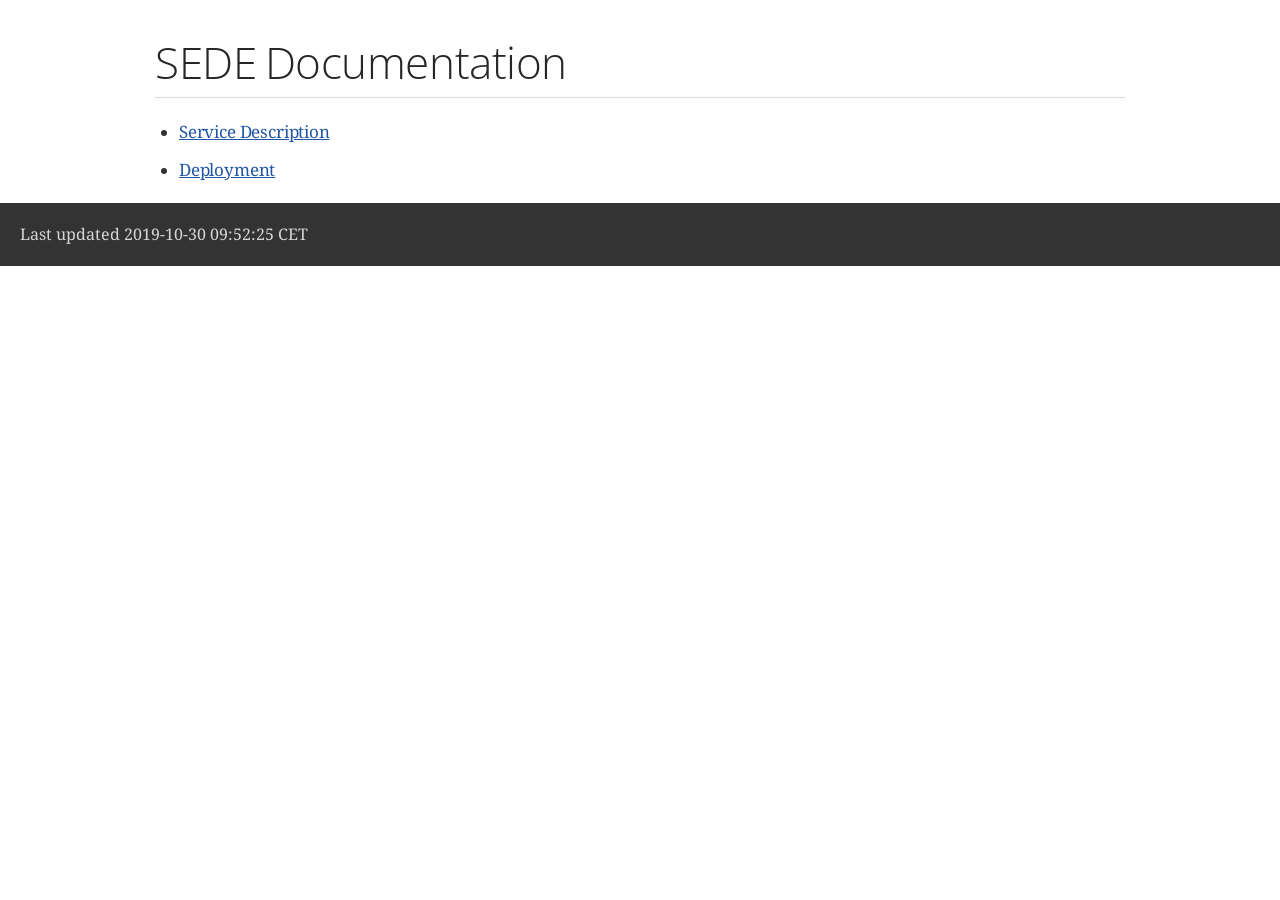
==== index.html @ 04327642 "Publishing a new page" ====
<!DOCTYPE html>
<html lang="en">
<head>
<meta charset="UTF-8">
<!--[if IE]><meta http-equiv="X-UA-Compatible" content="IE=edge"><![endif]-->
<meta name="viewport" content="width=device-width, initial-scale=1.0">
<meta name="generator" content="Asciidoctor 1.5.5">
<title>SEDE Documentation</title>
<link rel="stylesheet" href="https://fonts.googleapis.com/css?family=Open+Sans:300,300italic,400,400italic,600,600italic%7CNoto+Serif:400,400italic,700,700italic%7CDroid+Sans+Mono:400,700">
<style>
/* Asciidoctor default stylesheet | MIT License | http://asciidoctor.org */
/* Remove comment around @import statement below when using as a custom stylesheet */
/*@import "https://fonts.googleapis.com/css?family=Open+Sans:300,300italic,400,400italic,600,600italic%7CNoto+Serif:400,400italic,700,700italic%7CDroid+Sans+Mono:400,700";*/
article,aside,details,figcaption,figure,footer,header,hgroup,main,nav,section,summary{display:block}
audio,canvas,video{display:inline-block}
audio:not([controls]){display:none;height:0}
[hidden],template{display:none}
script{display:none!important}
html{font-family:sans-serif;-ms-text-size-adjust:100%;-webkit-text-size-adjust:100%}
a{background:transparent}
a:focus{outline:thin dotted}
a:active,a:hover{outline:0}
h1{font-size:2em;margin:.67em 0}
abbr[title]{border-bottom:1px dotted}
b,strong{font-weight:bold}
dfn{font-style:italic}
hr{-moz-box-sizing:content-box;box-sizing:content-box;height:0}
mark{background:#ff0;color:#000}
code,kbd,pre,samp{font-family:monospace;font-size:1em}
pre{white-space:pre-wrap}
q{quotes:"\201C" "\201D" "\2018" "\2019"}
small{font-size:80%}
sub,sup{font-size:75%;line-height:0;position:relative;vertical-align:baseline}
sup{top:-.5em}
sub{bottom:-.25em}
img{border:0}
svg:not(:root){overflow:hidden}
figure{margin:0}
fieldset{border:1px solid silver;margin:0 2px;padding:.35em .625em .75em}
legend{border:0;padding:0}
button,input,select,textarea{font-family:inherit;font-size:100%;margin:0}
button,input{line-height:normal}
button,select{text-transform:none}
button,html input[type="button"],input[type="reset"],input[type="submit"]{-webkit-appearance:button;cursor:pointer}
button[disabled],html input[disabled]{cursor:default}
input[type="checkbox"],input[type="radio"]{box-sizing:border-box;padding:0}
input[type="search"]{-webkit-appearance:textfield;-moz-box-sizing:content-box;-webkit-box-sizing:content-box;box-sizing:content-box}
input[type="search"]::-webkit-search-cancel-button,input[type="search"]::-webkit-search-decoration{-webkit-appearance:none}
button::-moz-focus-inner,input::-moz-focus-inner{border:0;padding:0}
textarea{overflow:auto;vertical-align:top}
table{border-collapse:collapse;border-spacing:0}
*,*:before,*:after{-moz-box-sizing:border-box;-webkit-box-sizing:border-box;box-sizing:border-box}
html,body{font-size:100%}
body{background:#fff;color:rgba(0,0,0,.8);padding:0;margin:0;font-family:"Noto Serif","DejaVu Serif",serif;font-weight:400;font-style:normal;line-height:1;position:relative;cursor:auto;tab-size:4;-moz-osx-font-smoothing:grayscale;-webkit-font-smoothing:antialiased}
a:hover{cursor:pointer}
img,object,embed{max-width:100%;height:auto}
object,embed{height:100%}
img{-ms-interpolation-mode:bicubic}
.left{float:left!important}
.right{float:right!important}
.text-left{text-align:left!important}
.text-right{text-align:right!important}
.text-center{text-align:center!important}
.text-justify{text-align:justify!important}
.hide{display:none}
img,object,svg{display:inline-block;vertical-align:middle}
textarea{height:auto;min-height:50px}
select{width:100%}
.center{margin-left:auto;margin-right:auto}
.spread{width:100%}
p.lead,.paragraph.lead>p,#preamble>.sectionbody>.paragraph:first-of-type p{font-size:1.21875em;line-height:1.6}
.subheader,.admonitionblock td.content>.title,.audioblock>.title,.exampleblock>.title,.imageblock>.title,.listingblock>.title,.literalblock>.title,.stemblock>.title,.openblock>.title,.paragraph>.title,.quoteblock>.title,table.tableblock>.title,.verseblock>.title,.videoblock>.title,.dlist>.title,.olist>.title,.ulist>.title,.qlist>.title,.hdlist>.title{line-height:1.45;color:#7a2518;font-weight:400;margin-top:0;margin-bottom:.25em}
div,dl,dt,dd,ul,ol,li,h1,h2,h3,#toctitle,.sidebarblock>.content>.title,h4,h5,h6,pre,form,p,blockquote,th,td{margin:0;padding:0;direction:ltr}
a{color:#2156a5;text-decoration:underline;line-height:inherit}
a:hover,a:focus{color:#1d4b8f}
a img{border:none}
p{font-family:inherit;font-weight:400;font-size:1em;line-height:1.6;margin-bottom:1.25em;text-rendering:optimizeLegibility}
p aside{font-size:.875em;line-height:1.35;font-style:italic}
h1,h2,h3,#toctitle,.sidebarblock>.content>.title,h4,h5,h6{font-family:"Open Sans","DejaVu Sans",sans-serif;font-weight:300;font-style:normal;color:#ba3925;text-rendering:optimizeLegibility;margin-top:1em;margin-bottom:.5em;line-height:1.0125em}
h1 small,h2 small,h3 small,#toctitle small,.sidebarblock>.content>.title small,h4 small,h5 small,h6 small{font-size:60%;color:#e99b8f;line-height:0}
h1{font-size:2.125em}
h2{font-size:1.6875em}
h3,#toctitle,.sidebarblock>.content>.title{font-size:1.375em}
h4,h5{font-size:1.125em}
h6{font-size:1em}
hr{border:solid #ddddd8;border-width:1px 0 0;clear:both;margin:1.25em 0 1.1875em;height:0}
em,i{font-style:italic;line-height:inherit}
strong,b{font-weight:bold;line-height:inherit}
small{font-size:60%;line-height:inherit}
code{font-family:"Droid Sans Mono","DejaVu Sans Mono",monospace;font-weight:400;color:rgba(0,0,0,.9)}
ul,ol,dl{font-size:1em;line-height:1.6;margin-bottom:1.25em;list-style-position:outside;font-family:inherit}
ul,ol,ul.no-bullet,ol.no-bullet{margin-left:1.5em}
ul li ul,ul li ol{margin-left:1.25em;margin-bottom:0;font-size:1em}
ul.square li ul,ul.circle li ul,ul.disc li ul{list-style:inherit}
ul.square{list-style-type:square}
ul.circle{list-style-type:circle}
ul.disc{list-style-type:disc}
ul.no-bullet{list-style:none}
ol li ul,ol li ol{margin-left:1.25em;margin-bottom:0}
dl dt{margin-bottom:.3125em;font-weight:bold}
dl dd{margin-bottom:1.25em}
abbr,acronym{text-transform:uppercase;font-size:90%;color:rgba(0,0,0,.8);border-bottom:1px dotted #ddd;cursor:help}
abbr{text-transform:none}
blockquote{margin:0 0 1.25em;padding:.5625em 1.25em 0 1.1875em;border-left:1px solid #ddd}
blockquote cite{display:block;font-size:.9375em;color:rgba(0,0,0,.6)}
blockquote cite:before{content:"\2014 \0020"}
blockquote cite a,blockquote cite a:visited{color:rgba(0,0,0,.6)}
blockquote,blockquote p{line-height:1.6;color:rgba(0,0,0,.85)}
@media only screen and (min-width:768px){h1,h2,h3,#toctitle,.sidebarblock>.content>.title,h4,h5,h6{line-height:1.2}
h1{font-size:2.75em}
h2{font-size:2.3125em}
h3,#toctitle,.sidebarblock>.content>.title{font-size:1.6875em}
h4{font-size:1.4375em}}
table{background:#fff;margin-bottom:1.25em;border:solid 1px #dedede}
table thead,table tfoot{background:#f7f8f7;font-weight:bold}
table thead tr th,table thead tr td,table tfoot tr th,table tfoot tr td{padding:.5em .625em .625em;font-size:inherit;color:rgba(0,0,0,.8);text-align:left}
table tr th,table tr td{padding:.5625em .625em;font-size:inherit;color:rgba(0,0,0,.8)}
table tr.even,table tr.alt,table tr:nth-of-type(even){background:#f8f8f7}
table thead tr th,table tfoot tr th,table tbody tr td,table tr td,table tfoot tr td{display:table-cell;line-height:1.6}
h1,h2,h3,#toctitle,.sidebarblock>.content>.title,h4,h5,h6{line-height:1.2;word-spacing:-.05em}
h1 strong,h2 strong,h3 strong,#toctitle strong,.sidebarblock>.content>.title strong,h4 strong,h5 strong,h6 strong{font-weight:400}
.clearfix:before,.clearfix:after,.float-group:before,.float-group:after{content:" ";display:table}
.clearfix:after,.float-group:after{clear:both}
*:not(pre)>code{font-size:.9375em;font-style:normal!important;letter-spacing:0;padding:.1em .5ex;word-spacing:-.15em;background-color:#f7f7f8;-webkit-border-radius:4px;border-radius:4px;line-height:1.45;text-rendering:optimizeSpeed;word-wrap:break-word}
*:not(pre)>code.nobreak{word-wrap:normal}
*:not(pre)>code.nowrap{white-space:nowrap}
pre,pre>code{line-height:1.45;color:rgba(0,0,0,.9);font-family:"Droid Sans Mono","DejaVu Sans Mono",monospace;font-weight:400;text-rendering:optimizeSpeed}
em em{font-style:normal}
strong strong{font-weight:400}
.keyseq{color:rgba(51,51,51,.8)}
kbd{font-family:"Droid Sans Mono","DejaVu Sans Mono",monospace;display:inline-block;color:rgba(0,0,0,.8);font-size:.65em;line-height:1.45;background-color:#f7f7f7;border:1px solid #ccc;-webkit-border-radius:3px;border-radius:3px;-webkit-box-shadow:0 1px 0 rgba(0,0,0,.2),0 0 0 .1em white inset;box-shadow:0 1px 0 rgba(0,0,0,.2),0 0 0 .1em #fff inset;margin:0 .15em;padding:.2em .5em;vertical-align:middle;position:relative;top:-.1em;white-space:nowrap}
.keyseq kbd:first-child{margin-left:0}
.keyseq kbd:last-child{margin-right:0}
.menuseq,.menu{color:rgba(0,0,0,.8)}
b.button:before,b.button:after{position:relative;top:-1px;font-weight:400}
b.button:before{content:"[";padding:0 3px 0 2px}
b.button:after{content:"]";padding:0 2px 0 3px}
p a>code:hover{color:rgba(0,0,0,.9)}
#header,#content,#footnotes,#footer{width:100%;margin-left:auto;margin-right:auto;margin-top:0;margin-bottom:0;max-width:62.5em;*zoom:1;position:relative;padding-left:.9375em;padding-right:.9375em}
#header:before,#header:after,#content:before,#content:after,#footnotes:before,#footnotes:after,#footer:before,#footer:after{content:" ";display:table}
#header:after,#content:after,#footnotes:after,#footer:after{clear:both}
#content{margin-top:1.25em}
#content:before{content:none}
#header>h1:first-child{color:rgba(0,0,0,.85);margin-top:2.25rem;margin-bottom:0}
#header>h1:first-child+#toc{margin-top:8px;border-top:1px solid #ddddd8}
#header>h1:only-child,body.toc2 #header>h1:nth-last-child(2){border-bottom:1px solid #ddddd8;padding-bottom:8px}
#header .details{border-bottom:1px solid #ddddd8;line-height:1.45;padding-top:.25em;padding-bottom:.25em;padding-left:.25em;color:rgba(0,0,0,.6);display:-ms-flexbox;display:-webkit-flex;display:flex;-ms-flex-flow:row wrap;-webkit-flex-flow:row wrap;flex-flow:row wrap}
#header .details span:first-child{margin-left:-.125em}
#header .details span.email a{color:rgba(0,0,0,.85)}
#header .details br{display:none}
#header .details br+span:before{content:"\00a0\2013\00a0"}
#header .details br+span.author:before{content:"\00a0\22c5\00a0";color:rgba(0,0,0,.85)}
#header .details br+span#revremark:before{content:"\00a0|\00a0"}
#header #revnumber{text-transform:capitalize}
#header #revnumber:after{content:"\00a0"}
#content>h1:first-child:not([class]){color:rgba(0,0,0,.85);border-bottom:1px solid #ddddd8;padding-bottom:8px;margin-top:0;padding-top:1rem;margin-bottom:1.25rem}
#toc{border-bottom:1px solid #efefed;padding-bottom:.5em}
#toc>ul{margin-left:.125em}
#toc ul.sectlevel0>li>a{font-style:italic}
#toc ul.sectlevel0 ul.sectlevel1{margin:.5em 0}
#toc ul{font-family:"Open Sans","DejaVu Sans",sans-serif;list-style-type:none}
#toc li{line-height:1.3334;margin-top:.3334em}
#toc a{text-decoration:none}
#toc a:active{text-decoration:underline}
#toctitle{color:#7a2518;font-size:1.2em}
@media only screen and (min-width:768px){#toctitle{font-size:1.375em}
body.toc2{padding-left:15em;padding-right:0}
#toc.toc2{margin-top:0!important;background-color:#f8f8f7;position:fixed;width:15em;left:0;top:0;border-right:1px solid #efefed;border-top-width:0!important;border-bottom-width:0!important;z-index:1000;padding:1.25em 1em;height:100%;overflow:auto}
#toc.toc2 #toctitle{margin-top:0;margin-bottom:.8rem;font-size:1.2em}
#toc.toc2>ul{font-size:.9em;margin-bottom:0}
#toc.toc2 ul ul{margin-left:0;padding-left:1em}
#toc.toc2 ul.sectlevel0 ul.sectlevel1{padding-left:0;margin-top:.5em;margin-bottom:.5em}
body.toc2.toc-right{padding-left:0;padding-right:15em}
body.toc2.toc-right #toc.toc2{border-right-width:0;border-left:1px solid #efefed;left:auto;right:0}}
@media only screen and (min-width:1280px){body.toc2{padding-left:20em;padding-right:0}
#toc.toc2{width:20em}
#toc.toc2 #toctitle{font-size:1.375em}
#toc.toc2>ul{font-size:.95em}
#toc.toc2 ul ul{padding-left:1.25em}
body.toc2.toc-right{padding-left:0;padding-right:20em}}
#content #toc{border-style:solid;border-width:1px;border-color:#e0e0dc;margin-bottom:1.25em;padding:1.25em;background:#f8f8f7;-webkit-border-radius:4px;border-radius:4px}
#content #toc>:first-child{margin-top:0}
#content #toc>:last-child{margin-bottom:0}
#footer{max-width:100%;background-color:rgba(0,0,0,.8);padding:1.25em}
#footer-text{color:rgba(255,255,255,.8);line-height:1.44}
.sect1{padding-bottom:.625em}
@media only screen and (min-width:768px){.sect1{padding-bottom:1.25em}}
.sect1+.sect1{border-top:1px solid #efefed}
#content h1>a.anchor,h2>a.anchor,h3>a.anchor,#toctitle>a.anchor,.sidebarblock>.content>.title>a.anchor,h4>a.anchor,h5>a.anchor,h6>a.anchor{position:absolute;z-index:1001;width:1.5ex;margin-left:-1.5ex;display:block;text-decoration:none!important;visibility:hidden;text-align:center;font-weight:400}
#content h1>a.anchor:before,h2>a.anchor:before,h3>a.anchor:before,#toctitle>a.anchor:before,.sidebarblock>.content>.title>a.anchor:before,h4>a.anchor:before,h5>a.anchor:before,h6>a.anchor:before{content:"\00A7";font-size:.85em;display:block;padding-top:.1em}
#content h1:hover>a.anchor,#content h1>a.anchor:hover,h2:hover>a.anchor,h2>a.anchor:hover,h3:hover>a.anchor,#toctitle:hover>a.anchor,.sidebarblock>.content>.title:hover>a.anchor,h3>a.anchor:hover,#toctitle>a.anchor:hover,.sidebarblock>.content>.title>a.anchor:hover,h4:hover>a.anchor,h4>a.anchor:hover,h5:hover>a.anchor,h5>a.anchor:hover,h6:hover>a.anchor,h6>a.anchor:hover{visibility:visible}
#content h1>a.link,h2>a.link,h3>a.link,#toctitle>a.link,.sidebarblock>.content>.title>a.link,h4>a.link,h5>a.link,h6>a.link{color:#ba3925;text-decoration:none}
#content h1>a.link:hover,h2>a.link:hover,h3>a.link:hover,#toctitle>a.link:hover,.sidebarblock>.content>.title>a.link:hover,h4>a.link:hover,h5>a.link:hover,h6>a.link:hover{color:#a53221}
.audioblock,.imageblock,.literalblock,.listingblock,.stemblock,.videoblock{margin-bottom:1.25em}
.admonitionblock td.content>.title,.audioblock>.title,.exampleblock>.title,.imageblock>.title,.listingblock>.title,.literalblock>.title,.stemblock>.title,.openblock>.title,.paragraph>.title,.quoteblock>.title,table.tableblock>.title,.verseblock>.title,.videoblock>.title,.dlist>.title,.olist>.title,.ulist>.title,.qlist>.title,.hdlist>.title{text-rendering:optimizeLegibility;text-align:left;font-family:"Noto Serif","DejaVu Serif",serif;font-size:1rem;font-style:italic}
table.tableblock>caption.title{white-space:nowrap;overflow:visible;max-width:0}
.paragraph.lead>p,#preamble>.sectionbody>.paragraph:first-of-type p{color:rgba(0,0,0,.85)}
table.tableblock #preamble>.sectionbody>.paragraph:first-of-type p{font-size:inherit}
.admonitionblock>table{border-collapse:separate;border:0;background:none;width:100%}
.admonitionblock>table td.icon{text-align:center;width:80px}
.admonitionblock>table td.icon img{max-width:none}
.admonitionblock>table td.icon .title{font-weight:bold;font-family:"Open Sans","DejaVu Sans",sans-serif;text-transform:uppercase}
.admonitionblock>table td.content{padding-left:1.125em;padding-right:1.25em;border-left:1px solid #ddddd8;color:rgba(0,0,0,.6)}
.admonitionblock>table td.content>:last-child>:last-child{margin-bottom:0}
.exampleblock>.content{border-style:solid;border-width:1px;border-color:#e6e6e6;margin-bottom:1.25em;padding:1.25em;background:#fff;-webkit-border-radius:4px;border-radius:4px}
.exampleblock>.content>:first-child{margin-top:0}
.exampleblock>.content>:last-child{margin-bottom:0}
.sidebarblock{border-style:solid;border-width:1px;border-color:#e0e0dc;margin-bottom:1.25em;padding:1.25em;background:#f8f8f7;-webkit-border-radius:4px;border-radius:4px}
.sidebarblock>:first-child{margin-top:0}
.sidebarblock>:last-child{margin-bottom:0}
.sidebarblock>.content>.title{color:#7a2518;margin-top:0;text-align:center}
.exampleblock>.content>:last-child>:last-child,.exampleblock>.content .olist>ol>li:last-child>:last-child,.exampleblock>.content .ulist>ul>li:last-child>:last-child,.exampleblock>.content .qlist>ol>li:last-child>:last-child,.sidebarblock>.content>:last-child>:last-child,.sidebarblock>.content .olist>ol>li:last-child>:last-child,.sidebarblock>.content .ulist>ul>li:last-child>:last-child,.sidebarblock>.content .qlist>ol>li:last-child>:last-child{margin-bottom:0}
.literalblock pre,.listingblock pre:not(.highlight),.listingblock pre[class="highlight"],.listingblock pre[class^="highlight "],.listingblock pre.CodeRay,.listingblock pre.prettyprint{background:#f7f7f8}
.sidebarblock .literalblock pre,.sidebarblock .listingblock pre:not(.highlight),.sidebarblock .listingblock pre[class="highlight"],.sidebarblock .listingblock pre[class^="highlight "],.sidebarblock .listingblock pre.CodeRay,.sidebarblock .listingblock pre.prettyprint{background:#f2f1f1}
.literalblock pre,.literalblock pre[class],.listingblock pre,.listingblock pre[class]{-webkit-border-radius:4px;border-radius:4px;word-wrap:break-word;padding:1em;font-size:.8125em}
.literalblock pre.nowrap,.literalblock pre[class].nowrap,.listingblock pre.nowrap,.listingblock pre[class].nowrap{overflow-x:auto;white-space:pre;word-wrap:normal}
@media only screen and (min-width:768px){.literalblock pre,.literalblock pre[class],.listingblock pre,.listingblock pre[class]{font-size:.90625em}}
@media only screen and (min-width:1280px){.literalblock pre,.literalblock pre[class],.listingblock pre,.listingblock pre[class]{font-size:1em}}
.literalblock.output pre{color:#f7f7f8;background-color:rgba(0,0,0,.9)}
.listingblock pre.highlightjs{padding:0}
.listingblock pre.highlightjs>code{padding:1em;-webkit-border-radius:4px;border-radius:4px}
.listingblock pre.prettyprint{border-width:0}
.listingblock>.content{position:relative}
.listingblock code[data-lang]:before{display:none;content:attr(data-lang);position:absolute;font-size:.75em;top:.425rem;right:.5rem;line-height:1;text-transform:uppercase;color:#999}
.listingblock:hover code[data-lang]:before{display:block}
.listingblock.terminal pre .command:before{content:attr(data-prompt);padding-right:.5em;color:#999}
.listingblock.terminal pre .command:not([data-prompt]):before{content:"$"}
table.pyhltable{border-collapse:separate;border:0;margin-bottom:0;background:none}
table.pyhltable td{vertical-align:top;padding-top:0;padding-bottom:0;line-height:1.45}
table.pyhltable td.code{padding-left:.75em;padding-right:0}
pre.pygments .lineno,table.pyhltable td:not(.code){color:#999;padding-left:0;padding-right:.5em;border-right:1px solid #ddddd8}
pre.pygments .lineno{display:inline-block;margin-right:.25em}
table.pyhltable .linenodiv{background:none!important;padding-right:0!important}
.quoteblock{margin:0 1em 1.25em 1.5em;display:table}
.quoteblock>.title{margin-left:-1.5em;margin-bottom:.75em}
.quoteblock blockquote,.quoteblock blockquote p{color:rgba(0,0,0,.85);font-size:1.15rem;line-height:1.75;word-spacing:.1em;letter-spacing:0;font-style:italic;text-align:justify}
.quoteblock blockquote{margin:0;padding:0;border:0}
.quoteblock blockquote:before{content:"\201c";float:left;font-size:2.75em;font-weight:bold;line-height:.6em;margin-left:-.6em;color:#7a2518;text-shadow:0 1px 2px rgba(0,0,0,.1)}
.quoteblock blockquote>.paragraph:last-child p{margin-bottom:0}
.quoteblock .attribution{margin-top:.5em;margin-right:.5ex;text-align:right}
.quoteblock .quoteblock{margin-left:0;margin-right:0;padding:.5em 0;border-left:3px solid rgba(0,0,0,.6)}
.quoteblock .quoteblock blockquote{padding:0 0 0 .75em}
.quoteblock .quoteblock blockquote:before{display:none}
.verseblock{margin:0 1em 1.25em 1em}
.verseblock pre{font-family:"Open Sans","DejaVu Sans",sans;font-size:1.15rem;color:rgba(0,0,0,.85);font-weight:300;text-rendering:optimizeLegibility}
.verseblock pre strong{font-weight:400}
.verseblock .attribution{margin-top:1.25rem;margin-left:.5ex}
.quoteblock .attribution,.verseblock .attribution{font-size:.9375em;line-height:1.45;font-style:italic}
.quoteblock .attribution br,.verseblock .attribution br{display:none}
.quoteblock .attribution cite,.verseblock .attribution cite{display:block;letter-spacing:-.025em;color:rgba(0,0,0,.6)}
.quoteblock.abstract{margin:0 0 1.25em 0;display:block}
.quoteblock.abstract blockquote,.quoteblock.abstract blockquote p{text-align:left;word-spacing:0}
.quoteblock.abstract blockquote:before,.quoteblock.abstract blockquote p:first-of-type:before{display:none}
table.tableblock{max-width:100%;border-collapse:separate}
table.tableblock td>.paragraph:last-child p>p:last-child,table.tableblock th>p:last-child,table.tableblock td>p:last-child{margin-bottom:0}
table.tableblock,th.tableblock,td.tableblock{border:0 solid #dedede}
table.grid-all th.tableblock,table.grid-all td.tableblock{border-width:0 1px 1px 0}
table.grid-all tfoot>tr>th.tableblock,table.grid-all tfoot>tr>td.tableblock{border-width:1px 1px 0 0}
table.grid-cols th.tableblock,table.grid-cols td.tableblock{border-width:0 1px 0 0}
table.grid-all *>tr>.tableblock:last-child,table.grid-cols *>tr>.tableblock:last-child{border-right-width:0}
table.grid-rows th.tableblock,table.grid-rows td.tableblock{border-width:0 0 1px 0}
table.grid-all tbody>tr:last-child>th.tableblock,table.grid-all tbody>tr:last-child>td.tableblock,table.grid-all thead:last-child>tr>th.tableblock,table.grid-rows tbody>tr:last-child>th.tableblock,table.grid-rows tbody>tr:last-child>td.tableblock,table.grid-rows thead:last-child>tr>th.tableblock{border-bottom-width:0}
table.grid-rows tfoot>tr>th.tableblock,table.grid-rows tfoot>tr>td.tableblock{border-width:1px 0 0 0}
table.frame-all{border-width:1px}
table.frame-sides{border-width:0 1px}
table.frame-topbot{border-width:1px 0}
th.halign-left,td.halign-left{text-align:left}
th.halign-right,td.halign-right{text-align:right}
th.halign-center,td.halign-center{text-align:center}
th.valign-top,td.valign-top{vertical-align:top}
th.valign-bottom,td.valign-bottom{vertical-align:bottom}
th.valign-middle,td.valign-middle{vertical-align:middle}
table thead th,table tfoot th{font-weight:bold}
tbody tr th{display:table-cell;line-height:1.6;background:#f7f8f7}
tbody tr th,tbody tr th p,tfoot tr th,tfoot tr th p{color:rgba(0,0,0,.8);font-weight:bold}
p.tableblock>code:only-child{background:none;padding:0}
p.tableblock{font-size:1em}
td>div.verse{white-space:pre}
ol{margin-left:1.75em}
ul li ol{margin-left:1.5em}
dl dd{margin-left:1.125em}
dl dd:last-child,dl dd:last-child>:last-child{margin-bottom:0}
ol>li p,ul>li p,ul dd,ol dd,.olist .olist,.ulist .ulist,.ulist .olist,.olist .ulist{margin-bottom:.625em}
ul.unstyled,ol.unnumbered,ul.checklist,ul.none{list-style-type:none}
ul.unstyled,ol.unnumbered,ul.checklist{margin-left:.625em}
ul.checklist li>p:first-child>.fa-square-o:first-child,ul.checklist li>p:first-child>.fa-check-square-o:first-child{width:1em;font-size:.85em}
ul.checklist li>p:first-child>input[type="checkbox"]:first-child{width:1em;position:relative;top:1px}
ul.inline{margin:0 auto .625em auto;margin-left:-1.375em;margin-right:0;padding:0;list-style:none;overflow:hidden}
ul.inline>li{list-style:none;float:left;margin-left:1.375em;display:block}
ul.inline>li>*{display:block}
.unstyled dl dt{font-weight:400;font-style:normal}
ol.arabic{list-style-type:decimal}
ol.decimal{list-style-type:decimal-leading-zero}
ol.loweralpha{list-style-type:lower-alpha}
ol.upperalpha{list-style-type:upper-alpha}
ol.lowerroman{list-style-type:lower-roman}
ol.upperroman{list-style-type:upper-roman}
ol.lowergreek{list-style-type:lower-greek}
.hdlist>table,.colist>table{border:0;background:none}
.hdlist>table>tbody>tr,.colist>table>tbody>tr{background:none}
td.hdlist1,td.hdlist2{vertical-align:top;padding:0 .625em}
td.hdlist1{font-weight:bold;padding-bottom:1.25em}
.literalblock+.colist,.listingblock+.colist{margin-top:-.5em}
.colist>table tr>td:first-of-type{padding:0 .75em;line-height:1}
.colist>table tr>td:last-of-type{padding:.25em 0}
.thumb,.th{line-height:0;display:inline-block;border:solid 4px #fff;-webkit-box-shadow:0 0 0 1px #ddd;box-shadow:0 0 0 1px #ddd}
.imageblock.left,.imageblock[style*="float: left"]{margin:.25em .625em 1.25em 0}
.imageblock.right,.imageblock[style*="float: right"]{margin:.25em 0 1.25em .625em}
.imageblock>.title{margin-bottom:0}
.imageblock.thumb,.imageblock.th{border-width:6px}
.imageblock.thumb>.title,.imageblock.th>.title{padding:0 .125em}
.image.left,.image.right{margin-top:.25em;margin-bottom:.25em;display:inline-block;line-height:0}
.image.left{margin-right:.625em}
.image.right{margin-left:.625em}
a.image{text-decoration:none;display:inline-block}
a.image object{pointer-events:none}
sup.footnote,sup.footnoteref{font-size:.875em;position:static;vertical-align:super}
sup.footnote a,sup.footnoteref a{text-decoration:none}
sup.footnote a:active,sup.footnoteref a:active{text-decoration:underline}
#footnotes{padding-top:.75em;padding-bottom:.75em;margin-bottom:.625em}
#footnotes hr{width:20%;min-width:6.25em;margin:-.25em 0 .75em 0;border-width:1px 0 0 0}
#footnotes .footnote{padding:0 .375em 0 .225em;line-height:1.3334;font-size:.875em;margin-left:1.2em;text-indent:-1.05em;margin-bottom:.2em}
#footnotes .footnote a:first-of-type{font-weight:bold;text-decoration:none}
#footnotes .footnote:last-of-type{margin-bottom:0}
#content #footnotes{margin-top:-.625em;margin-bottom:0;padding:.75em 0}
.gist .file-data>table{border:0;background:#fff;width:100%;margin-bottom:0}
.gist .file-data>table td.line-data{width:99%}
div.unbreakable{page-break-inside:avoid}
.big{font-size:larger}
.small{font-size:smaller}
.underline{text-decoration:underline}
.overline{text-decoration:overline}
.line-through{text-decoration:line-through}
.aqua{color:#00bfbf}
.aqua-background{background-color:#00fafa}
.black{color:#000}
.black-background{background-color:#000}
.blue{color:#0000bf}
.blue-background{background-color:#0000fa}
.fuchsia{color:#bf00bf}
.fuchsia-background{background-color:#fa00fa}
.gray{color:#606060}
.gray-background{background-color:#7d7d7d}
.green{color:#006000}
.green-background{background-color:#007d00}
.lime{color:#00bf00}
.lime-background{background-color:#00fa00}
.maroon{color:#600000}
.maroon-background{background-color:#7d0000}
.navy{color:#000060}
.navy-background{background-color:#00007d}
.olive{color:#606000}
.olive-background{background-color:#7d7d00}
.purple{color:#600060}
.purple-background{background-color:#7d007d}
.red{color:#bf0000}
.red-background{background-color:#fa0000}
.silver{color:#909090}
.silver-background{background-color:#bcbcbc}
.teal{color:#006060}
.teal-background{background-color:#007d7d}
.white{color:#bfbfbf}
.white-background{background-color:#fafafa}
.yellow{color:#bfbf00}
.yellow-background{background-color:#fafa00}
span.icon>.fa{cursor:default}
.admonitionblock td.icon [class^="fa icon-"]{font-size:2.5em;text-shadow:1px 1px 2px rgba(0,0,0,.5);cursor:default}
.admonitionblock td.icon .icon-note:before{content:"\f05a";color:#19407c}
.admonitionblock td.icon .icon-tip:before{content:"\f0eb";text-shadow:1px 1px 2px rgba(155,155,0,.8);color:#111}
.admonitionblock td.icon .icon-warning:before{content:"\f071";color:#bf6900}
.admonitionblock td.icon .icon-caution:before{content:"\f06d";color:#bf3400}
.admonitionblock td.icon .icon-important:before{content:"\f06a";color:#bf0000}
.conum[data-value]{display:inline-block;color:#fff!important;background-color:rgba(0,0,0,.8);-webkit-border-radius:100px;border-radius:100px;text-align:center;font-size:.75em;width:1.67em;height:1.67em;line-height:1.67em;font-family:"Open Sans","DejaVu Sans",sans-serif;font-style:normal;font-weight:bold}
.conum[data-value] *{color:#fff!important}
.conum[data-value]+b{display:none}
.conum[data-value]:after{content:attr(data-value)}
pre .conum[data-value]{position:relative;top:-.125em}
b.conum *{color:inherit!important}
.conum:not([data-value]):empty{display:none}
dt,th.tableblock,td.content,div.footnote{text-rendering:optimizeLegibility}
h1,h2,p,td.content,span.alt{letter-spacing:-.01em}
p strong,td.content strong,div.footnote strong{letter-spacing:-.005em}
p,blockquote,dt,td.content,span.alt{font-size:1.0625rem}
p{margin-bottom:1.25rem}
.sidebarblock p,.sidebarblock dt,.sidebarblock td.content,p.tableblock{font-size:1em}
.exampleblock>.content{background-color:#fffef7;border-color:#e0e0dc;-webkit-box-shadow:0 1px 4px #e0e0dc;box-shadow:0 1px 4px #e0e0dc}
.print-only{display:none!important}
@media print{@page{margin:1.25cm .75cm}
*{-webkit-box-shadow:none!important;box-shadow:none!important;text-shadow:none!important}
a{color:inherit!important;text-decoration:underline!important}
a.bare,a[href^="#"],a[href^="mailto:"]{text-decoration:none!important}
a[href^="http:"]:not(.bare):after,a[href^="https:"]:not(.bare):after{content:"(" attr(href) ")";display:inline-block;font-size:.875em;padding-left:.25em}
abbr[title]:after{content:" (" attr(title) ")"}
pre,blockquote,tr,img,object,svg{page-break-inside:avoid}
thead{display:table-header-group}
svg{max-width:100%}
p,blockquote,dt,td.content{font-size:1em;orphans:3;widows:3}
h2,h3,#toctitle,.sidebarblock>.content>.title{page-break-after:avoid}
#toc,.sidebarblock,.exampleblock>.content{background:none!important}
#toc{border-bottom:1px solid #ddddd8!important;padding-bottom:0!important}
.sect1{padding-bottom:0!important}
.sect1+.sect1{border:0!important}
#header>h1:first-child{margin-top:1.25rem}
body.book #header{text-align:center}
body.book #header>h1:first-child{border:0!important;margin:2.5em 0 1em 0}
body.book #header .details{border:0!important;display:block;padding:0!important}
body.book #header .details span:first-child{margin-left:0!important}
body.book #header .details br{display:block}
body.book #header .details br+span:before{content:none!important}
body.book #toc{border:0!important;text-align:left!important;padding:0!important;margin:0!important}
body.book #toc,body.book #preamble,body.book h1.sect0,body.book .sect1>h2{page-break-before:always}
.listingblock code[data-lang]:before{display:block}
#footer{background:none!important;padding:0 .9375em}
#footer-text{color:rgba(0,0,0,.6)!important;font-size:.9em}
.hide-on-print{display:none!important}
.print-only{display:block!important}
.hide-for-print{display:none!important}
.show-for-print{display:inherit!important}}
</style>
</head>
<body class="article">
<div id="header">
<h1>SEDE Documentation</h1>
</div>
<div id="content">
<div class="ulist">
<ul>
<li>
<p><a href="service-descs.html">Service Description</a></p>
</li>
<li>
<p><a href="deployment.html">Deployment</a></p>
</li>
</ul>
</div>
</div>
<div id="footer">
<div id="footer-text">
Last updated 2019-10-30 09:52:25 CET
</div>
</div>
</body>
</html>
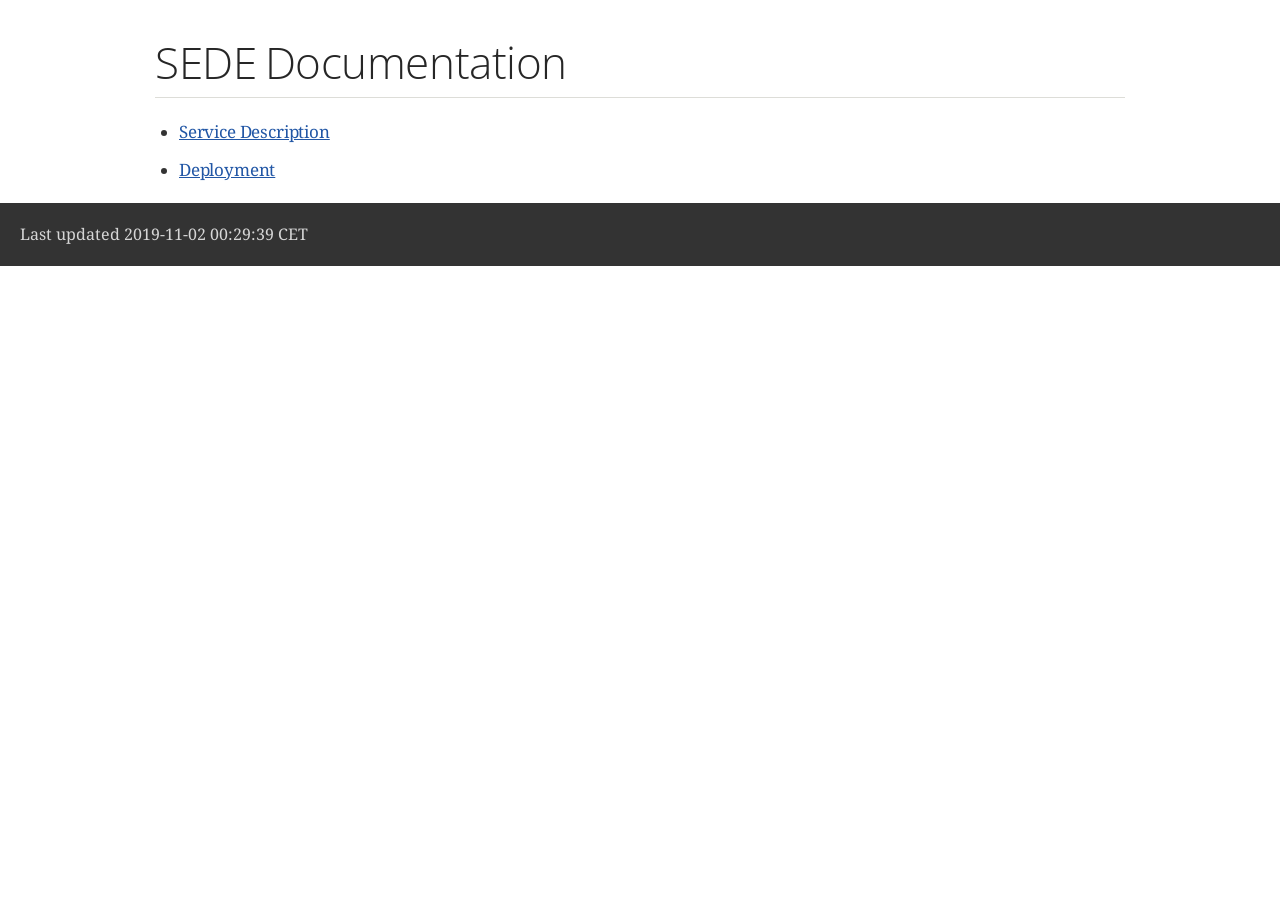
==== commit 95eecbc9: "Publishing a new page" ====
--- a/index.html
+++ b/index.html
@@ -436,7 +436,7 @@
 </div>
 <div id="footer">
 <div id="footer-text">
-Last updated 2019-10-30 09:52:25 CET
+Last updated 2019-11-02 00:29:39 CET
 </div>
 </div>
 </body>
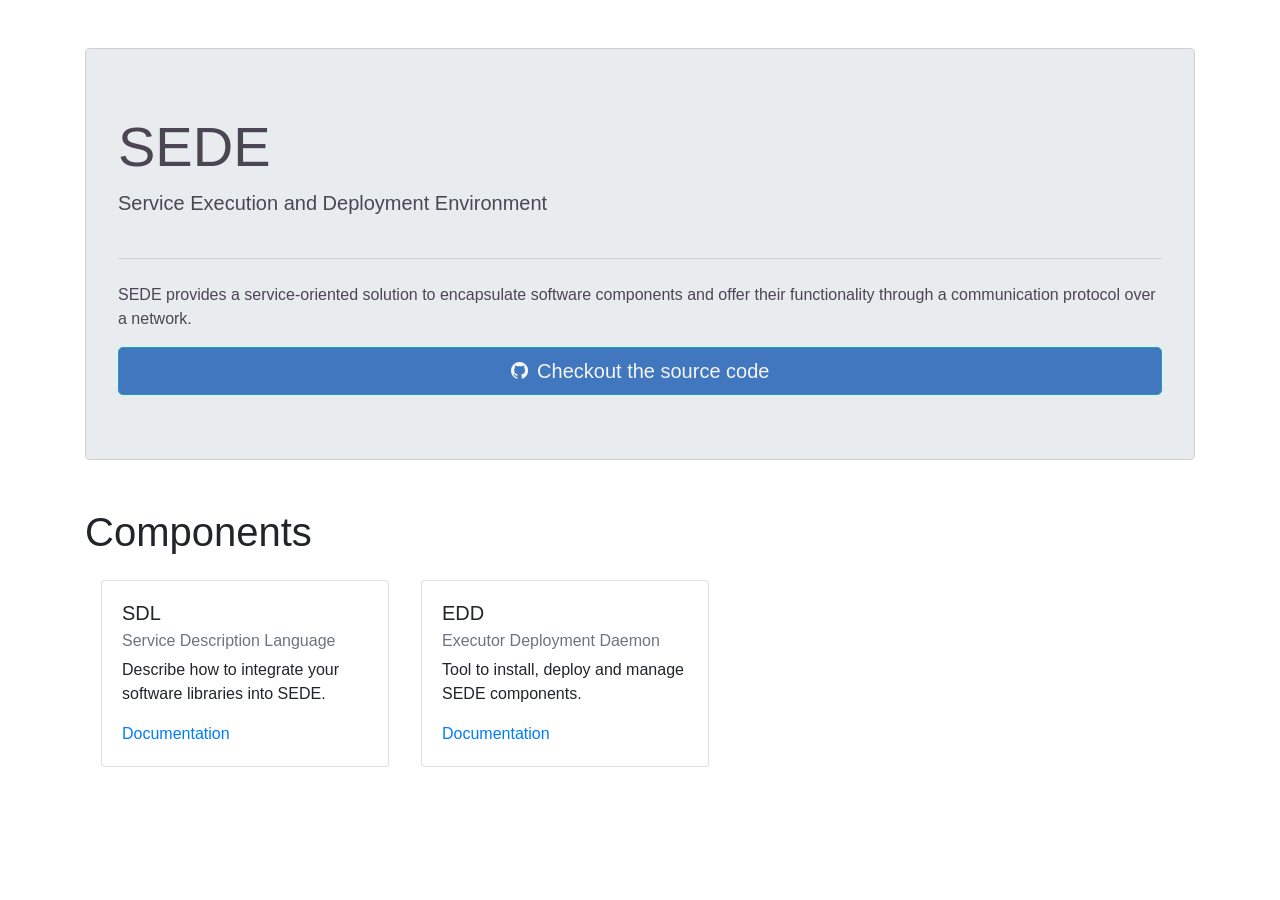
==== commit f8df9711: "Publishing a new page" ====
--- a/index.html
+++ b/index.html
@@ -1,443 +1,52 @@
 <!DOCTYPE html>
 <html lang="en">
 <head>
-<meta charset="UTF-8">
-<!--[if IE]><meta http-equiv="X-UA-Compatible" content="IE=edge"><![endif]-->
-<meta name="viewport" content="width=device-width, initial-scale=1.0">
-<meta name="generator" content="Asciidoctor 1.5.5">
-<title>SEDE Documentation</title>
-<link rel="stylesheet" href="https://fonts.googleapis.com/css?family=Open+Sans:300,300italic,400,400italic,600,600italic%7CNoto+Serif:400,400italic,700,700italic%7CDroid+Sans+Mono:400,700">
-<style>
-/* Asciidoctor default stylesheet | MIT License | http://asciidoctor.org */
-/* Remove comment around @import statement below when using as a custom stylesheet */
-/*@import "https://fonts.googleapis.com/css?family=Open+Sans:300,300italic,400,400italic,600,600italic%7CNoto+Serif:400,400italic,700,700italic%7CDroid+Sans+Mono:400,700";*/
-article,aside,details,figcaption,figure,footer,header,hgroup,main,nav,section,summary{display:block}
-audio,canvas,video{display:inline-block}
-audio:not([controls]){display:none;height:0}
-[hidden],template{display:none}
-script{display:none!important}
-html{font-family:sans-serif;-ms-text-size-adjust:100%;-webkit-text-size-adjust:100%}
-a{background:transparent}
-a:focus{outline:thin dotted}
-a:active,a:hover{outline:0}
-h1{font-size:2em;margin:.67em 0}
-abbr[title]{border-bottom:1px dotted}
-b,strong{font-weight:bold}
-dfn{font-style:italic}
-hr{-moz-box-sizing:content-box;box-sizing:content-box;height:0}
-mark{background:#ff0;color:#000}
-code,kbd,pre,samp{font-family:monospace;font-size:1em}
-pre{white-space:pre-wrap}
-q{quotes:"\201C" "\201D" "\2018" "\2019"}
-small{font-size:80%}
-sub,sup{font-size:75%;line-height:0;position:relative;vertical-align:baseline}
-sup{top:-.5em}
-sub{bottom:-.25em}
-img{border:0}
-svg:not(:root){overflow:hidden}
-figure{margin:0}
-fieldset{border:1px solid silver;margin:0 2px;padding:.35em .625em .75em}
-legend{border:0;padding:0}
-button,input,select,textarea{font-family:inherit;font-size:100%;margin:0}
-button,input{line-height:normal}
-button,select{text-transform:none}
-button,html input[type="button"],input[type="reset"],input[type="submit"]{-webkit-appearance:button;cursor:pointer}
-button[disabled],html input[disabled]{cursor:default}
-input[type="checkbox"],input[type="radio"]{box-sizing:border-box;padding:0}
-input[type="search"]{-webkit-appearance:textfield;-moz-box-sizing:content-box;-webkit-box-sizing:content-box;box-sizing:content-box}
-input[type="search"]::-webkit-search-cancel-button,input[type="search"]::-webkit-search-decoration{-webkit-appearance:none}
-button::-moz-focus-inner,input::-moz-focus-inner{border:0;padding:0}
-textarea{overflow:auto;vertical-align:top}
-table{border-collapse:collapse;border-spacing:0}
-*,*:before,*:after{-moz-box-sizing:border-box;-webkit-box-sizing:border-box;box-sizing:border-box}
-html,body{font-size:100%}
-body{background:#fff;color:rgba(0,0,0,.8);padding:0;margin:0;font-family:"Noto Serif","DejaVu Serif",serif;font-weight:400;font-style:normal;line-height:1;position:relative;cursor:auto;tab-size:4;-moz-osx-font-smoothing:grayscale;-webkit-font-smoothing:antialiased}
-a:hover{cursor:pointer}
-img,object,embed{max-width:100%;height:auto}
-object,embed{height:100%}
-img{-ms-interpolation-mode:bicubic}
-.left{float:left!important}
-.right{float:right!important}
-.text-left{text-align:left!important}
-.text-right{text-align:right!important}
-.text-center{text-align:center!important}
-.text-justify{text-align:justify!important}
-.hide{display:none}
-img,object,svg{display:inline-block;vertical-align:middle}
-textarea{height:auto;min-height:50px}
-select{width:100%}
-.center{margin-left:auto;margin-right:auto}
-.spread{width:100%}
-p.lead,.paragraph.lead>p,#preamble>.sectionbody>.paragraph:first-of-type p{font-size:1.21875em;line-height:1.6}
-.subheader,.admonitionblock td.content>.title,.audioblock>.title,.exampleblock>.title,.imageblock>.title,.listingblock>.title,.literalblock>.title,.stemblock>.title,.openblock>.title,.paragraph>.title,.quoteblock>.title,table.tableblock>.title,.verseblock>.title,.videoblock>.title,.dlist>.title,.olist>.title,.ulist>.title,.qlist>.title,.hdlist>.title{line-height:1.45;color:#7a2518;font-weight:400;margin-top:0;margin-bottom:.25em}
-div,dl,dt,dd,ul,ol,li,h1,h2,h3,#toctitle,.sidebarblock>.content>.title,h4,h5,h6,pre,form,p,blockquote,th,td{margin:0;padding:0;direction:ltr}
-a{color:#2156a5;text-decoration:underline;line-height:inherit}
-a:hover,a:focus{color:#1d4b8f}
-a img{border:none}
-p{font-family:inherit;font-weight:400;font-size:1em;line-height:1.6;margin-bottom:1.25em;text-rendering:optimizeLegibility}
-p aside{font-size:.875em;line-height:1.35;font-style:italic}
-h1,h2,h3,#toctitle,.sidebarblock>.content>.title,h4,h5,h6{font-family:"Open Sans","DejaVu Sans",sans-serif;font-weight:300;font-style:normal;color:#ba3925;text-rendering:optimizeLegibility;margin-top:1em;margin-bottom:.5em;line-height:1.0125em}
-h1 small,h2 small,h3 small,#toctitle small,.sidebarblock>.content>.title small,h4 small,h5 small,h6 small{font-size:60%;color:#e99b8f;line-height:0}
-h1{font-size:2.125em}
-h2{font-size:1.6875em}
-h3,#toctitle,.sidebarblock>.content>.title{font-size:1.375em}
-h4,h5{font-size:1.125em}
-h6{font-size:1em}
-hr{border:solid #ddddd8;border-width:1px 0 0;clear:both;margin:1.25em 0 1.1875em;height:0}
-em,i{font-style:italic;line-height:inherit}
-strong,b{font-weight:bold;line-height:inherit}
-small{font-size:60%;line-height:inherit}
-code{font-family:"Droid Sans Mono","DejaVu Sans Mono",monospace;font-weight:400;color:rgba(0,0,0,.9)}
-ul,ol,dl{font-size:1em;line-height:1.6;margin-bottom:1.25em;list-style-position:outside;font-family:inherit}
-ul,ol,ul.no-bullet,ol.no-bullet{margin-left:1.5em}
-ul li ul,ul li ol{margin-left:1.25em;margin-bottom:0;font-size:1em}
-ul.square li ul,ul.circle li ul,ul.disc li ul{list-style:inherit}
-ul.square{list-style-type:square}
-ul.circle{list-style-type:circle}
-ul.disc{list-style-type:disc}
-ul.no-bullet{list-style:none}
-ol li ul,ol li ol{margin-left:1.25em;margin-bottom:0}
-dl dt{margin-bottom:.3125em;font-weight:bold}
-dl dd{margin-bottom:1.25em}
-abbr,acronym{text-transform:uppercase;font-size:90%;color:rgba(0,0,0,.8);border-bottom:1px dotted #ddd;cursor:help}
-abbr{text-transform:none}
-blockquote{margin:0 0 1.25em;padding:.5625em 1.25em 0 1.1875em;border-left:1px solid #ddd}
-blockquote cite{display:block;font-size:.9375em;color:rgba(0,0,0,.6)}
-blockquote cite:before{content:"\2014 \0020"}
-blockquote cite a,blockquote cite a:visited{color:rgba(0,0,0,.6)}
-blockquote,blockquote p{line-height:1.6;color:rgba(0,0,0,.85)}
-@media only screen and (min-width:768px){h1,h2,h3,#toctitle,.sidebarblock>.content>.title,h4,h5,h6{line-height:1.2}
-h1{font-size:2.75em}
-h2{font-size:2.3125em}
-h3,#toctitle,.sidebarblock>.content>.title{font-size:1.6875em}
-h4{font-size:1.4375em}}
-table{background:#fff;margin-bottom:1.25em;border:solid 1px #dedede}
-table thead,table tfoot{background:#f7f8f7;font-weight:bold}
-table thead tr th,table thead tr td,table tfoot tr th,table tfoot tr td{padding:.5em .625em .625em;font-size:inherit;color:rgba(0,0,0,.8);text-align:left}
-table tr th,table tr td{padding:.5625em .625em;font-size:inherit;color:rgba(0,0,0,.8)}
-table tr.even,table tr.alt,table tr:nth-of-type(even){background:#f8f8f7}
-table thead tr th,table tfoot tr th,table tbody tr td,table tr td,table tfoot tr td{display:table-cell;line-height:1.6}
-h1,h2,h3,#toctitle,.sidebarblock>.content>.title,h4,h5,h6{line-height:1.2;word-spacing:-.05em}
-h1 strong,h2 strong,h3 strong,#toctitle strong,.sidebarblock>.content>.title strong,h4 strong,h5 strong,h6 strong{font-weight:400}
-.clearfix:before,.clearfix:after,.float-group:before,.float-group:after{content:" ";display:table}
-.clearfix:after,.float-group:after{clear:both}
-*:not(pre)>code{font-size:.9375em;font-style:normal!important;letter-spacing:0;padding:.1em .5ex;word-spacing:-.15em;background-color:#f7f7f8;-webkit-border-radius:4px;border-radius:4px;line-height:1.45;text-rendering:optimizeSpeed;word-wrap:break-word}
-*:not(pre)>code.nobreak{word-wrap:normal}
-*:not(pre)>code.nowrap{white-space:nowrap}
-pre,pre>code{line-height:1.45;color:rgba(0,0,0,.9);font-family:"Droid Sans Mono","DejaVu Sans Mono",monospace;font-weight:400;text-rendering:optimizeSpeed}
-em em{font-style:normal}
-strong strong{font-weight:400}
-.keyseq{color:rgba(51,51,51,.8)}
-kbd{font-family:"Droid Sans Mono","DejaVu Sans Mono",monospace;display:inline-block;color:rgba(0,0,0,.8);font-size:.65em;line-height:1.45;background-color:#f7f7f7;border:1px solid #ccc;-webkit-border-radius:3px;border-radius:3px;-webkit-box-shadow:0 1px 0 rgba(0,0,0,.2),0 0 0 .1em white inset;box-shadow:0 1px 0 rgba(0,0,0,.2),0 0 0 .1em #fff inset;margin:0 .15em;padding:.2em .5em;vertical-align:middle;position:relative;top:-.1em;white-space:nowrap}
-.keyseq kbd:first-child{margin-left:0}
-.keyseq kbd:last-child{margin-right:0}
-.menuseq,.menu{color:rgba(0,0,0,.8)}
-b.button:before,b.button:after{position:relative;top:-1px;font-weight:400}
-b.button:before{content:"[";padding:0 3px 0 2px}
-b.button:after{content:"]";padding:0 2px 0 3px}
-p a>code:hover{color:rgba(0,0,0,.9)}
-#header,#content,#footnotes,#footer{width:100%;margin-left:auto;margin-right:auto;margin-top:0;margin-bottom:0;max-width:62.5em;*zoom:1;position:relative;padding-left:.9375em;padding-right:.9375em}
-#header:before,#header:after,#content:before,#content:after,#footnotes:before,#footnotes:after,#footer:before,#footer:after{content:" ";display:table}
-#header:after,#content:after,#footnotes:after,#footer:after{clear:both}
-#content{margin-top:1.25em}
-#content:before{content:none}
-#header>h1:first-child{color:rgba(0,0,0,.85);margin-top:2.25rem;margin-bottom:0}
-#header>h1:first-child+#toc{margin-top:8px;border-top:1px solid #ddddd8}
-#header>h1:only-child,body.toc2 #header>h1:nth-last-child(2){border-bottom:1px solid #ddddd8;padding-bottom:8px}
-#header .details{border-bottom:1px solid #ddddd8;line-height:1.45;padding-top:.25em;padding-bottom:.25em;padding-left:.25em;color:rgba(0,0,0,.6);display:-ms-flexbox;display:-webkit-flex;display:flex;-ms-flex-flow:row wrap;-webkit-flex-flow:row wrap;flex-flow:row wrap}
-#header .details span:first-child{margin-left:-.125em}
-#header .details span.email a{color:rgba(0,0,0,.85)}
-#header .details br{display:none}
-#header .details br+span:before{content:"\00a0\2013\00a0"}
-#header .details br+span.author:before{content:"\00a0\22c5\00a0";color:rgba(0,0,0,.85)}
-#header .details br+span#revremark:before{content:"\00a0|\00a0"}
-#header #revnumber{text-transform:capitalize}
-#header #revnumber:after{content:"\00a0"}
-#content>h1:first-child:not([class]){color:rgba(0,0,0,.85);border-bottom:1px solid #ddddd8;padding-bottom:8px;margin-top:0;padding-top:1rem;margin-bottom:1.25rem}
-#toc{border-bottom:1px solid #efefed;padding-bottom:.5em}
-#toc>ul{margin-left:.125em}
-#toc ul.sectlevel0>li>a{font-style:italic}
-#toc ul.sectlevel0 ul.sectlevel1{margin:.5em 0}
-#toc ul{font-family:"Open Sans","DejaVu Sans",sans-serif;list-style-type:none}
-#toc li{line-height:1.3334;margin-top:.3334em}
-#toc a{text-decoration:none}
-#toc a:active{text-decoration:underline}
-#toctitle{color:#7a2518;font-size:1.2em}
-@media only screen and (min-width:768px){#toctitle{font-size:1.375em}
-body.toc2{padding-left:15em;padding-right:0}
-#toc.toc2{margin-top:0!important;background-color:#f8f8f7;position:fixed;width:15em;left:0;top:0;border-right:1px solid #efefed;border-top-width:0!important;border-bottom-width:0!important;z-index:1000;padding:1.25em 1em;height:100%;overflow:auto}
-#toc.toc2 #toctitle{margin-top:0;margin-bottom:.8rem;font-size:1.2em}
-#toc.toc2>ul{font-size:.9em;margin-bottom:0}
-#toc.toc2 ul ul{margin-left:0;padding-left:1em}
-#toc.toc2 ul.sectlevel0 ul.sectlevel1{padding-left:0;margin-top:.5em;margin-bottom:.5em}
-body.toc2.toc-right{padding-left:0;padding-right:15em}
-body.toc2.toc-right #toc.toc2{border-right-width:0;border-left:1px solid #efefed;left:auto;right:0}}
-@media only screen and (min-width:1280px){body.toc2{padding-left:20em;padding-right:0}
-#toc.toc2{width:20em}
-#toc.toc2 #toctitle{font-size:1.375em}
-#toc.toc2>ul{font-size:.95em}
-#toc.toc2 ul ul{padding-left:1.25em}
-body.toc2.toc-right{padding-left:0;padding-right:20em}}
-#content #toc{border-style:solid;border-width:1px;border-color:#e0e0dc;margin-bottom:1.25em;padding:1.25em;background:#f8f8f7;-webkit-border-radius:4px;border-radius:4px}
-#content #toc>:first-child{margin-top:0}
-#content #toc>:last-child{margin-bottom:0}
-#footer{max-width:100%;background-color:rgba(0,0,0,.8);padding:1.25em}
-#footer-text{color:rgba(255,255,255,.8);line-height:1.44}
-.sect1{padding-bottom:.625em}
-@media only screen and (min-width:768px){.sect1{padding-bottom:1.25em}}
-.sect1+.sect1{border-top:1px solid #efefed}
-#content h1>a.anchor,h2>a.anchor,h3>a.anchor,#toctitle>a.anchor,.sidebarblock>.content>.title>a.anchor,h4>a.anchor,h5>a.anchor,h6>a.anchor{position:absolute;z-index:1001;width:1.5ex;margin-left:-1.5ex;display:block;text-decoration:none!important;visibility:hidden;text-align:center;font-weight:400}
-#content h1>a.anchor:before,h2>a.anchor:before,h3>a.anchor:before,#toctitle>a.anchor:before,.sidebarblock>.content>.title>a.anchor:before,h4>a.anchor:before,h5>a.anchor:before,h6>a.anchor:before{content:"\00A7";font-size:.85em;display:block;padding-top:.1em}
-#content h1:hover>a.anchor,#content h1>a.anchor:hover,h2:hover>a.anchor,h2>a.anchor:hover,h3:hover>a.anchor,#toctitle:hover>a.anchor,.sidebarblock>.content>.title:hover>a.anchor,h3>a.anchor:hover,#toctitle>a.anchor:hover,.sidebarblock>.content>.title>a.anchor:hover,h4:hover>a.anchor,h4>a.anchor:hover,h5:hover>a.anchor,h5>a.anchor:hover,h6:hover>a.anchor,h6>a.anchor:hover{visibility:visible}
-#content h1>a.link,h2>a.link,h3>a.link,#toctitle>a.link,.sidebarblock>.content>.title>a.link,h4>a.link,h5>a.link,h6>a.link{color:#ba3925;text-decoration:none}
-#content h1>a.link:hover,h2>a.link:hover,h3>a.link:hover,#toctitle>a.link:hover,.sidebarblock>.content>.title>a.link:hover,h4>a.link:hover,h5>a.link:hover,h6>a.link:hover{color:#a53221}
-.audioblock,.imageblock,.literalblock,.listingblock,.stemblock,.videoblock{margin-bottom:1.25em}
-.admonitionblock td.content>.title,.audioblock>.title,.exampleblock>.title,.imageblock>.title,.listingblock>.title,.literalblock>.title,.stemblock>.title,.openblock>.title,.paragraph>.title,.quoteblock>.title,table.tableblock>.title,.verseblock>.title,.videoblock>.title,.dlist>.title,.olist>.title,.ulist>.title,.qlist>.title,.hdlist>.title{text-rendering:optimizeLegibility;text-align:left;font-family:"Noto Serif","DejaVu Serif",serif;font-size:1rem;font-style:italic}
-table.tableblock>caption.title{white-space:nowrap;overflow:visible;max-width:0}
-.paragraph.lead>p,#preamble>.sectionbody>.paragraph:first-of-type p{color:rgba(0,0,0,.85)}
-table.tableblock #preamble>.sectionbody>.paragraph:first-of-type p{font-size:inherit}
-.admonitionblock>table{border-collapse:separate;border:0;background:none;width:100%}
-.admonitionblock>table td.icon{text-align:center;width:80px}
-.admonitionblock>table td.icon img{max-width:none}
-.admonitionblock>table td.icon .title{font-weight:bold;font-family:"Open Sans","DejaVu Sans",sans-serif;text-transform:uppercase}
-.admonitionblock>table td.content{padding-left:1.125em;padding-right:1.25em;border-left:1px solid #ddddd8;color:rgba(0,0,0,.6)}
-.admonitionblock>table td.content>:last-child>:last-child{margin-bottom:0}
-.exampleblock>.content{border-style:solid;border-width:1px;border-color:#e6e6e6;margin-bottom:1.25em;padding:1.25em;background:#fff;-webkit-border-radius:4px;border-radius:4px}
-.exampleblock>.content>:first-child{margin-top:0}
-.exampleblock>.content>:last-child{margin-bottom:0}
-.sidebarblock{border-style:solid;border-width:1px;border-color:#e0e0dc;margin-bottom:1.25em;padding:1.25em;background:#f8f8f7;-webkit-border-radius:4px;border-radius:4px}
-.sidebarblock>:first-child{margin-top:0}
-.sidebarblock>:last-child{margin-bottom:0}
-.sidebarblock>.content>.title{color:#7a2518;margin-top:0;text-align:center}
-.exampleblock>.content>:last-child>:last-child,.exampleblock>.content .olist>ol>li:last-child>:last-child,.exampleblock>.content .ulist>ul>li:last-child>:last-child,.exampleblock>.content .qlist>ol>li:last-child>:last-child,.sidebarblock>.content>:last-child>:last-child,.sidebarblock>.content .olist>ol>li:last-child>:last-child,.sidebarblock>.content .ulist>ul>li:last-child>:last-child,.sidebarblock>.content .qlist>ol>li:last-child>:last-child{margin-bottom:0}
-.literalblock pre,.listingblock pre:not(.highlight),.listingblock pre[class="highlight"],.listingblock pre[class^="highlight "],.listingblock pre.CodeRay,.listingblock pre.prettyprint{background:#f7f7f8}
-.sidebarblock .literalblock pre,.sidebarblock .listingblock pre:not(.highlight),.sidebarblock .listingblock pre[class="highlight"],.sidebarblock .listingblock pre[class^="highlight "],.sidebarblock .listingblock pre.CodeRay,.sidebarblock .listingblock pre.prettyprint{background:#f2f1f1}
-.literalblock pre,.literalblock pre[class],.listingblock pre,.listingblock pre[class]{-webkit-border-radius:4px;border-radius:4px;word-wrap:break-word;padding:1em;font-size:.8125em}
-.literalblock pre.nowrap,.literalblock pre[class].nowrap,.listingblock pre.nowrap,.listingblock pre[class].nowrap{overflow-x:auto;white-space:pre;word-wrap:normal}
-@media only screen and (min-width:768px){.literalblock pre,.literalblock pre[class],.listingblock pre,.listingblock pre[class]{font-size:.90625em}}
-@media only screen and (min-width:1280px){.literalblock pre,.literalblock pre[class],.listingblock pre,.listingblock pre[class]{font-size:1em}}
-.literalblock.output pre{color:#f7f7f8;background-color:rgba(0,0,0,.9)}
-.listingblock pre.highlightjs{padding:0}
-.listingblock pre.highlightjs>code{padding:1em;-webkit-border-radius:4px;border-radius:4px}
-.listingblock pre.prettyprint{border-width:0}
-.listingblock>.content{position:relative}
-.listingblock code[data-lang]:before{display:none;content:attr(data-lang);position:absolute;font-size:.75em;top:.425rem;right:.5rem;line-height:1;text-transform:uppercase;color:#999}
-.listingblock:hover code[data-lang]:before{display:block}
-.listingblock.terminal pre .command:before{content:attr(data-prompt);padding-right:.5em;color:#999}
-.listingblock.terminal pre .command:not([data-prompt]):before{content:"$"}
-table.pyhltable{border-collapse:separate;border:0;margin-bottom:0;background:none}
-table.pyhltable td{vertical-align:top;padding-top:0;padding-bottom:0;line-height:1.45}
-table.pyhltable td.code{padding-left:.75em;padding-right:0}
-pre.pygments .lineno,table.pyhltable td:not(.code){color:#999;padding-left:0;padding-right:.5em;border-right:1px solid #ddddd8}
-pre.pygments .lineno{display:inline-block;margin-right:.25em}
-table.pyhltable .linenodiv{background:none!important;padding-right:0!important}
-.quoteblock{margin:0 1em 1.25em 1.5em;display:table}
-.quoteblock>.title{margin-left:-1.5em;margin-bottom:.75em}
-.quoteblock blockquote,.quoteblock blockquote p{color:rgba(0,0,0,.85);font-size:1.15rem;line-height:1.75;word-spacing:.1em;letter-spacing:0;font-style:italic;text-align:justify}
-.quoteblock blockquote{margin:0;padding:0;border:0}
-.quoteblock blockquote:before{content:"\201c";float:left;font-size:2.75em;font-weight:bold;line-height:.6em;margin-left:-.6em;color:#7a2518;text-shadow:0 1px 2px rgba(0,0,0,.1)}
-.quoteblock blockquote>.paragraph:last-child p{margin-bottom:0}
-.quoteblock .attribution{margin-top:.5em;margin-right:.5ex;text-align:right}
-.quoteblock .quoteblock{margin-left:0;margin-right:0;padding:.5em 0;border-left:3px solid rgba(0,0,0,.6)}
-.quoteblock .quoteblock blockquote{padding:0 0 0 .75em}
-.quoteblock .quoteblock blockquote:before{display:none}
-.verseblock{margin:0 1em 1.25em 1em}
-.verseblock pre{font-family:"Open Sans","DejaVu Sans",sans;font-size:1.15rem;color:rgba(0,0,0,.85);font-weight:300;text-rendering:optimizeLegibility}
-.verseblock pre strong{font-weight:400}
-.verseblock .attribution{margin-top:1.25rem;margin-left:.5ex}
-.quoteblock .attribution,.verseblock .attribution{font-size:.9375em;line-height:1.45;font-style:italic}
-.quoteblock .attribution br,.verseblock .attribution br{display:none}
-.quoteblock .attribution cite,.verseblock .attribution cite{display:block;letter-spacing:-.025em;color:rgba(0,0,0,.6)}
-.quoteblock.abstract{margin:0 0 1.25em 0;display:block}
-.quoteblock.abstract blockquote,.quoteblock.abstract blockquote p{text-align:left;word-spacing:0}
-.quoteblock.abstract blockquote:before,.quoteblock.abstract blockquote p:first-of-type:before{display:none}
-table.tableblock{max-width:100%;border-collapse:separate}
-table.tableblock td>.paragraph:last-child p>p:last-child,table.tableblock th>p:last-child,table.tableblock td>p:last-child{margin-bottom:0}
-table.tableblock,th.tableblock,td.tableblock{border:0 solid #dedede}
-table.grid-all th.tableblock,table.grid-all td.tableblock{border-width:0 1px 1px 0}
-table.grid-all tfoot>tr>th.tableblock,table.grid-all tfoot>tr>td.tableblock{border-width:1px 1px 0 0}
-table.grid-cols th.tableblock,table.grid-cols td.tableblock{border-width:0 1px 0 0}
-table.grid-all *>tr>.tableblock:last-child,table.grid-cols *>tr>.tableblock:last-child{border-right-width:0}
-table.grid-rows th.tableblock,table.grid-rows td.tableblock{border-width:0 0 1px 0}
-table.grid-all tbody>tr:last-child>th.tableblock,table.grid-all tbody>tr:last-child>td.tableblock,table.grid-all thead:last-child>tr>th.tableblock,table.grid-rows tbody>tr:last-child>th.tableblock,table.grid-rows tbody>tr:last-child>td.tableblock,table.grid-rows thead:last-child>tr>th.tableblock{border-bottom-width:0}
-table.grid-rows tfoot>tr>th.tableblock,table.grid-rows tfoot>tr>td.tableblock{border-width:1px 0 0 0}
-table.frame-all{border-width:1px}
-table.frame-sides{border-width:0 1px}
-table.frame-topbot{border-width:1px 0}
-th.halign-left,td.halign-left{text-align:left}
-th.halign-right,td.halign-right{text-align:right}
-th.halign-center,td.halign-center{text-align:center}
-th.valign-top,td.valign-top{vertical-align:top}
-th.valign-bottom,td.valign-bottom{vertical-align:bottom}
-th.valign-middle,td.valign-middle{vertical-align:middle}
-table thead th,table tfoot th{font-weight:bold}
-tbody tr th{display:table-cell;line-height:1.6;background:#f7f8f7}
-tbody tr th,tbody tr th p,tfoot tr th,tfoot tr th p{color:rgba(0,0,0,.8);font-weight:bold}
-p.tableblock>code:only-child{background:none;padding:0}
-p.tableblock{font-size:1em}
-td>div.verse{white-space:pre}
-ol{margin-left:1.75em}
-ul li ol{margin-left:1.5em}
-dl dd{margin-left:1.125em}
-dl dd:last-child,dl dd:last-child>:last-child{margin-bottom:0}
-ol>li p,ul>li p,ul dd,ol dd,.olist .olist,.ulist .ulist,.ulist .olist,.olist .ulist{margin-bottom:.625em}
-ul.unstyled,ol.unnumbered,ul.checklist,ul.none{list-style-type:none}
-ul.unstyled,ol.unnumbered,ul.checklist{margin-left:.625em}
-ul.checklist li>p:first-child>.fa-square-o:first-child,ul.checklist li>p:first-child>.fa-check-square-o:first-child{width:1em;font-size:.85em}
-ul.checklist li>p:first-child>input[type="checkbox"]:first-child{width:1em;position:relative;top:1px}
-ul.inline{margin:0 auto .625em auto;margin-left:-1.375em;margin-right:0;padding:0;list-style:none;overflow:hidden}
-ul.inline>li{list-style:none;float:left;margin-left:1.375em;display:block}
-ul.inline>li>*{display:block}
-.unstyled dl dt{font-weight:400;font-style:normal}
-ol.arabic{list-style-type:decimal}
-ol.decimal{list-style-type:decimal-leading-zero}
-ol.loweralpha{list-style-type:lower-alpha}
-ol.upperalpha{list-style-type:upper-alpha}
-ol.lowerroman{list-style-type:lower-roman}
-ol.upperroman{list-style-type:upper-roman}
-ol.lowergreek{list-style-type:lower-greek}
-.hdlist>table,.colist>table{border:0;background:none}
-.hdlist>table>tbody>tr,.colist>table>tbody>tr{background:none}
-td.hdlist1,td.hdlist2{vertical-align:top;padding:0 .625em}
-td.hdlist1{font-weight:bold;padding-bottom:1.25em}
-.literalblock+.colist,.listingblock+.colist{margin-top:-.5em}
-.colist>table tr>td:first-of-type{padding:0 .75em;line-height:1}
-.colist>table tr>td:last-of-type{padding:.25em 0}
-.thumb,.th{line-height:0;display:inline-block;border:solid 4px #fff;-webkit-box-shadow:0 0 0 1px #ddd;box-shadow:0 0 0 1px #ddd}
-.imageblock.left,.imageblock[style*="float: left"]{margin:.25em .625em 1.25em 0}
-.imageblock.right,.imageblock[style*="float: right"]{margin:.25em 0 1.25em .625em}
-.imageblock>.title{margin-bottom:0}
-.imageblock.thumb,.imageblock.th{border-width:6px}
-.imageblock.thumb>.title,.imageblock.th>.title{padding:0 .125em}
-.image.left,.image.right{margin-top:.25em;margin-bottom:.25em;display:inline-block;line-height:0}
-.image.left{margin-right:.625em}
-.image.right{margin-left:.625em}
-a.image{text-decoration:none;display:inline-block}
-a.image object{pointer-events:none}
-sup.footnote,sup.footnoteref{font-size:.875em;position:static;vertical-align:super}
-sup.footnote a,sup.footnoteref a{text-decoration:none}
-sup.footnote a:active,sup.footnoteref a:active{text-decoration:underline}
-#footnotes{padding-top:.75em;padding-bottom:.75em;margin-bottom:.625em}
-#footnotes hr{width:20%;min-width:6.25em;margin:-.25em 0 .75em 0;border-width:1px 0 0 0}
-#footnotes .footnote{padding:0 .375em 0 .225em;line-height:1.3334;font-size:.875em;margin-left:1.2em;text-indent:-1.05em;margin-bottom:.2em}
-#footnotes .footnote a:first-of-type{font-weight:bold;text-decoration:none}
-#footnotes .footnote:last-of-type{margin-bottom:0}
-#content #footnotes{margin-top:-.625em;margin-bottom:0;padding:.75em 0}
-.gist .file-data>table{border:0;background:#fff;width:100%;margin-bottom:0}
-.gist .file-data>table td.line-data{width:99%}
-div.unbreakable{page-break-inside:avoid}
-.big{font-size:larger}
-.small{font-size:smaller}
-.underline{text-decoration:underline}
-.overline{text-decoration:overline}
-.line-through{text-decoration:line-through}
-.aqua{color:#00bfbf}
-.aqua-background{background-color:#00fafa}
-.black{color:#000}
-.black-background{background-color:#000}
-.blue{color:#0000bf}
-.blue-background{background-color:#0000fa}
-.fuchsia{color:#bf00bf}
-.fuchsia-background{background-color:#fa00fa}
-.gray{color:#606060}
-.gray-background{background-color:#7d7d7d}
-.green{color:#006000}
-.green-background{background-color:#007d00}
-.lime{color:#00bf00}
-.lime-background{background-color:#00fa00}
-.maroon{color:#600000}
-.maroon-background{background-color:#7d0000}
-.navy{color:#000060}
-.navy-background{background-color:#00007d}
-.olive{color:#606000}
-.olive-background{background-color:#7d7d00}
-.purple{color:#600060}
-.purple-background{background-color:#7d007d}
-.red{color:#bf0000}
-.red-background{background-color:#fa0000}
-.silver{color:#909090}
-.silver-background{background-color:#bcbcbc}
-.teal{color:#006060}
-.teal-background{background-color:#007d7d}
-.white{color:#bfbfbf}
-.white-background{background-color:#fafafa}
-.yellow{color:#bfbf00}
-.yellow-background{background-color:#fafa00}
-span.icon>.fa{cursor:default}
-.admonitionblock td.icon [class^="fa icon-"]{font-size:2.5em;text-shadow:1px 1px 2px rgba(0,0,0,.5);cursor:default}
-.admonitionblock td.icon .icon-note:before{content:"\f05a";color:#19407c}
-.admonitionblock td.icon .icon-tip:before{content:"\f0eb";text-shadow:1px 1px 2px rgba(155,155,0,.8);color:#111}
-.admonitionblock td.icon .icon-warning:before{content:"\f071";color:#bf6900}
-.admonitionblock td.icon .icon-caution:before{content:"\f06d";color:#bf3400}
-.admonitionblock td.icon .icon-important:before{content:"\f06a";color:#bf0000}
-.conum[data-value]{display:inline-block;color:#fff!important;background-color:rgba(0,0,0,.8);-webkit-border-radius:100px;border-radius:100px;text-align:center;font-size:.75em;width:1.67em;height:1.67em;line-height:1.67em;font-family:"Open Sans","DejaVu Sans",sans-serif;font-style:normal;font-weight:bold}
-.conum[data-value] *{color:#fff!important}
-.conum[data-value]+b{display:none}
-.conum[data-value]:after{content:attr(data-value)}
-pre .conum[data-value]{position:relative;top:-.125em}
-b.conum *{color:inherit!important}
-.conum:not([data-value]):empty{display:none}
-dt,th.tableblock,td.content,div.footnote{text-rendering:optimizeLegibility}
-h1,h2,p,td.content,span.alt{letter-spacing:-.01em}
-p strong,td.content strong,div.footnote strong{letter-spacing:-.005em}
-p,blockquote,dt,td.content,span.alt{font-size:1.0625rem}
-p{margin-bottom:1.25rem}
-.sidebarblock p,.sidebarblock dt,.sidebarblock td.content,p.tableblock{font-size:1em}
-.exampleblock>.content{background-color:#fffef7;border-color:#e0e0dc;-webkit-box-shadow:0 1px 4px #e0e0dc;box-shadow:0 1px 4px #e0e0dc}
-.print-only{display:none!important}
-@media print{@page{margin:1.25cm .75cm}
-*{-webkit-box-shadow:none!important;box-shadow:none!important;text-shadow:none!important}
-a{color:inherit!important;text-decoration:underline!important}
-a.bare,a[href^="#"],a[href^="mailto:"]{text-decoration:none!important}
-a[href^="http:"]:not(.bare):after,a[href^="https:"]:not(.bare):after{content:"(" attr(href) ")";display:inline-block;font-size:.875em;padding-left:.25em}
-abbr[title]:after{content:" (" attr(title) ")"}
-pre,blockquote,tr,img,object,svg{page-break-inside:avoid}
-thead{display:table-header-group}
-svg{max-width:100%}
-p,blockquote,dt,td.content{font-size:1em;orphans:3;widows:3}
-h2,h3,#toctitle,.sidebarblock>.content>.title{page-break-after:avoid}
-#toc,.sidebarblock,.exampleblock>.content{background:none!important}
-#toc{border-bottom:1px solid #ddddd8!important;padding-bottom:0!important}
-.sect1{padding-bottom:0!important}
-.sect1+.sect1{border:0!important}
-#header>h1:first-child{margin-top:1.25rem}
-body.book #header{text-align:center}
-body.book #header>h1:first-child{border:0!important;margin:2.5em 0 1em 0}
-body.book #header .details{border:0!important;display:block;padding:0!important}
-body.book #header .details span:first-child{margin-left:0!important}
-body.book #header .details br{display:block}
-body.book #header .details br+span:before{content:none!important}
-body.book #toc{border:0!important;text-align:left!important;padding:0!important;margin:0!important}
-body.book #toc,body.book #preamble,body.book h1.sect0,body.book .sect1>h2{page-break-before:always}
-.listingblock code[data-lang]:before{display:block}
-#footer{background:none!important;padding:0 .9375em}
-#footer-text{color:rgba(0,0,0,.6)!important;font-size:.9em}
-.hide-on-print{display:none!important}
-.print-only{display:block!important}
-.hide-for-print{display:none!important}
-.show-for-print{display:inherit!important}}
-</style>
+    <meta charset="UTF-8">
+    <meta name="viewport" content="width=device-width, initial-scale=1, shrink-to-fit=no">
+    <meta http-equiv="X-UA-Compatible" content="ie=edge">
+    <title>SEDE Docs</title>
+    <link rel="stylesheet" href="https://stackpath.bootstrapcdn.com/bootstrap/4.3.1/css/bootstrap.min.css" integrity="sha384-ggOyR0iXCbMQv3Xipma34MD+dH/1fQ784/j6cY/iJTQUOhcWr7x9JvoRxT2MZw1T" crossorigin="anonymous">
+    <link rel="stylesheet" href="https://maxcdn.bootstrapcdn.com/font-awesome/4.6.3/css/font-awesome.min.css" type="text/css">
+    <link rel="stylesheet" href="index.css">
+
 </head>
-<body class="article">
-<div id="header">
-<h1>SEDE Documentation</h1>
+<body>
+<div class="container">
+    <div id="main_jumbo" class="jumbotron my-5 card">
+        <h1 class="display-4">SEDE</h1>
+        <p class="lead">Service Execution and Deployment Environment</p>
+        <hr class="my-4">
+        <p>SEDE provides a service-oriented solution to encapsulate software components and offer their functionality through a communication protocol over a network. </p>
+        <a id="sourceCodeLink" class="btn btn-info btn-lg" href="https://github.com/fmohr/SEDE" role="button"> <i class="fa fa-github mr-1"></i> Checkout the source code</a>
+    </div>
 </div>
-<div id="content">
-<div class="ulist">
-<ul>
-<li>
-<p><a href="service-descs.html">Service Description</a></p>
-</li>
-<li>
-<p><a href="deployment.html">Deployment</a></p>
-</li>
-</ul>
+
+<div class="container">
+    <h1>Components</h1>
+    <div class="doc_cards d-flex align-content-start flex-wrap">
+        <div class="card m-3">
+            <div class="card-body">
+                <h5 class="card-title">SDL</h5>
+                <h6 class="card-subtitle mb-2 text-muted">Service Description Language</h6>
+                <p class="card-text">Describe how to integrate your software libraries into SEDE.</p>
+                <a href="service-descs.html"
+                   class="card-link">Documentation</a>
+            </div>
+        </div>
+        <div class="card m-3">
+            <div class="card-body">
+                <h5 class="card-title">EDD</h5>
+                <h6 class="card-subtitle mb-2 text-muted">Executor Deployment Daemon</h6>
+                <p class="card-text">Tool to install, deploy and manage SEDE components.</p>
+                <a href="deployment.html" class="card-link">
+                    Documentation</a>
+            </div>
+        </div>
+    </div>
 </div>
-</div>
-<div id="footer">
-<div id="footer-text">
-Last updated 2019-11-02 00:29:39 CET
-</div>
-</div>
+
+<script src="https://code.jquery.com/jquery-3.3.1.slim.min.js" integrity="sha384-q8i/X+965DzO0rT7abK41JStQIAqVgRVzpbzo5smXKp4YfRvH+8abtTE1Pi6jizo" crossorigin="anonymous"></script>
+<script src="https://cdnjs.cloudflare.com/ajax/libs/popper.js/1.14.7/umd/popper.min.js" integrity="sha384-UO2eT0CpHqdSJQ6hJty5KVphtPhzWj9WO1clHTMGa3JDZwrnQq4sF86dIHNDz0W1" crossorigin="anonymous"></script>
+<script src="https://stackpath.bootstrapcdn.com/bootstrap/4.3.1/js/bootstrap.min.js" integrity="sha384-JjSmVgyd0p3pXB1rRibZUAYoIIy6OrQ6VrjIEaFf/nJGzIxFDsf4x0xIM+B07jRM" crossorigin="anonymous"></script>
 </body>
-</html>+</html>
--- a/index.css
+++ b/index.css
@@ -0,0 +1,11 @@
+.doc_cards .card {
+    width: 18rem;
+}
+#main_jumbo {
+    /* background-color: hsl(115, 100%, 98%); */
+    color: hsl(264, 10%, 30%);
+}
+#sourceCodeLink {
+    background-color: hsl(214, 50%, 50%);
+    color: #f5f5f5;
+}
